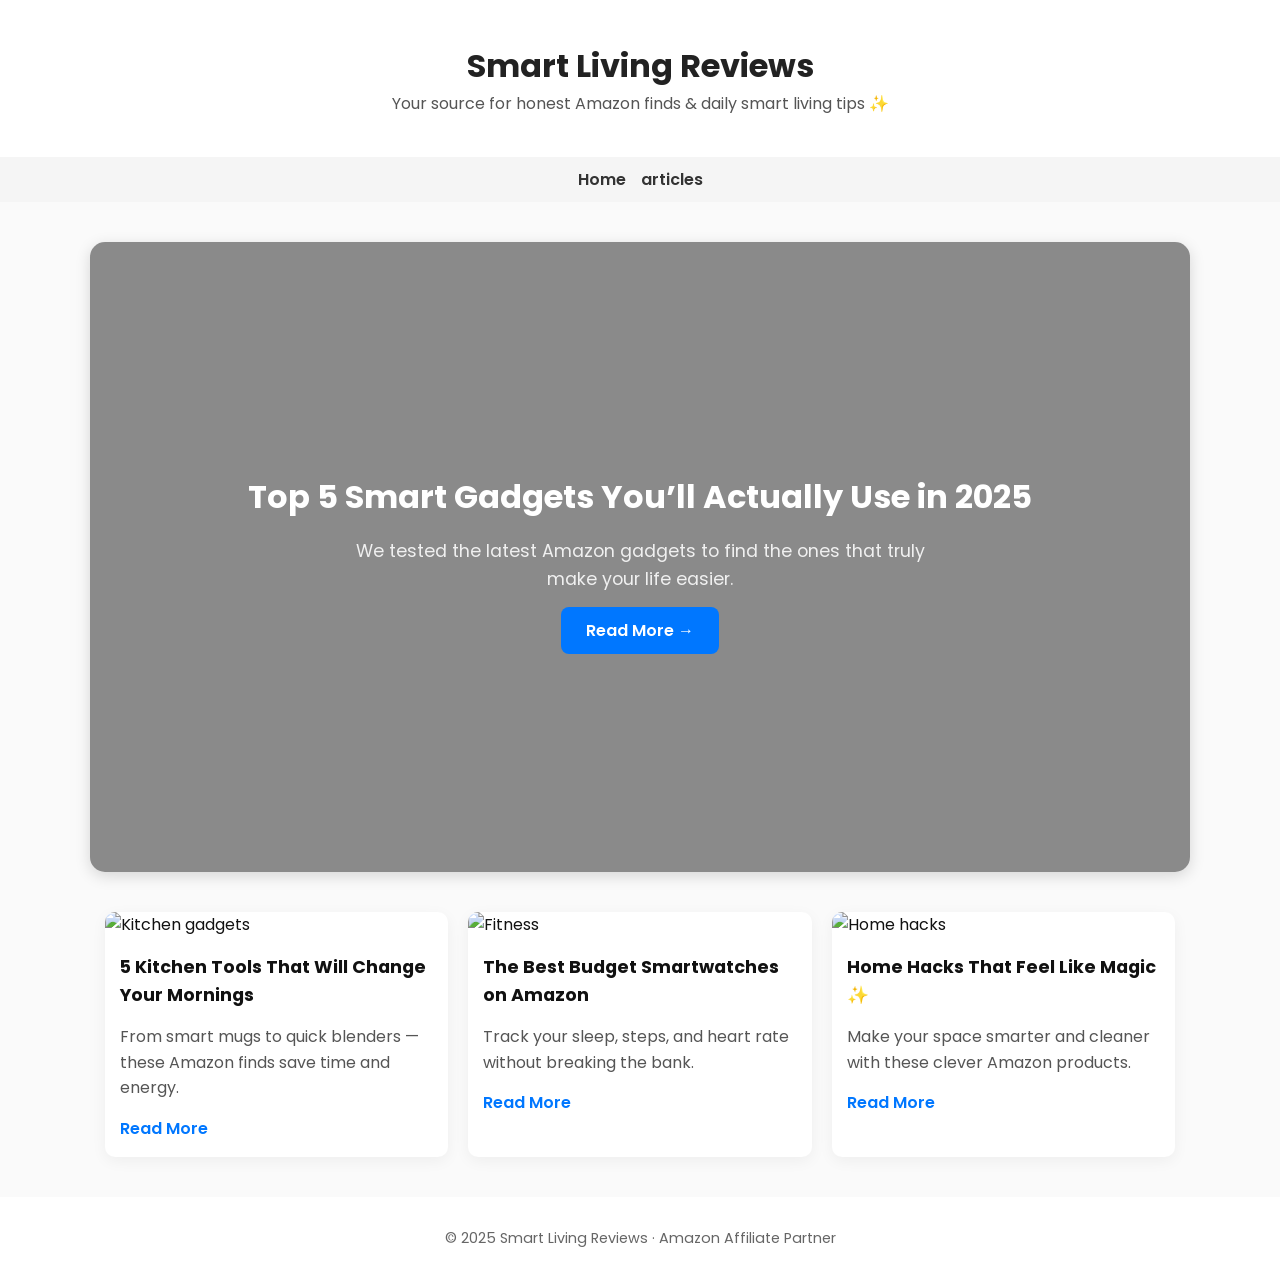
==== index.html @ 8def3a52 "Add files via upload" ====
<!DOCTYPE html>
<html lang="en">
<head>
  <meta charset="UTF-8" />
  <meta name="viewport" content="width=device-width, initial-scale=1.0" />
  <title>Smart Living Reviews — Simplified Inspiration</title>
  <link rel="stylesheet" href="style.css" />
</head>
<body>

  <!-- HEADER -->
  <header class="header">
    <h1>Smart Living Reviews</h1>
    <p>Your source for honest Amazon finds & daily smart living tips ✨</p>
  </header>

  <!-- NAVIGATION -->
  <nav class="nav">
    <a href="index.html">Home</a>
    <a href="article.html">articles</a>
    
  </nav>
  
  <!-- FEATURED -->
<section class="featured">
  <div class="overlay">
    <h2>Top 5 Smart Gadgets You’ll Actually Use in 2025</h2>
    <p>We tested the latest Amazon gadgets to find the ones that truly make your life easier.</p>
    <a href="article.html" class="btn">Read More →</a>
  </div>
</section>


  <!-- ARTICLE GRID -->
  <main class="articles">
    <article>
      <img src="https://assets.wfcdn.com/im/13339413/resize-h0-w1186%5Ecompr-r85/3399/339944709/_339944709_339944709_2.jpg" alt="Kitchen gadgets">
      <h3>5 Kitchen Tools That Will Change Your Mornings</h3>
      <p>From smart mugs to quick blenders — these Amazon finds save time and energy.</p>
      <a href="article.html">Read More</a>
    </article>

    <article>
      <img src="https://encrypted-tbn0.gstatic.com/images?q=tbn:ANd9GcSG-tuBbd_A_iS64CPuFD7981M0EB61gXhqZw&s" alt="Fitness">
      <h3>The Best Budget Smartwatches on Amazon</h3>
      <p>Track your sleep, steps, and heart rate without breaking the bank.</p>
      <a href="article.html">Read More</a>
    </article>

    <article>
      <img src="https://images.samsung.com/is/image/samsung/assets/vn/home-appliances/buying-guide/buying-guide-landing_key-visual_pc_1440x640.jpg?imwidth=1366" alt="Home hacks">
      <h3>Home Hacks That Feel Like Magic ✨</h3>
      <p>Make your space smarter and cleaner with these clever Amazon products.</p>
      <a href="article.html">Read More</a>
    </article>
  </main>

  <!-- FOOTER -->
  <footer>
    <p>© 2025 Smart Living Reviews · Amazon Affiliate Partner</p>
  </footer>

</body>
</html>
---- style.css ----
@import url('https://fonts.googleapis.com/css2?family=Poppins:wght@400;600&display=swap');

* {
  margin: 0;
  padding: 0;
  box-sizing: border-box;
}

body {
  font-family: 'Poppins', sans-serif;
  background: #fafafa;
  color: #111;
  line-height: 1.6;
}

/* HEADER */
.header {
  text-align: center;
  padding: 40px 15px;
  background: #fff;
  box-shadow: 0 2px 10px rgba(0,0,0,0.05);
}

.header h1 {
  font-size: 2rem;
  color: #222;
}

.header p {
  color: #555;
  font-size: 1rem;
}

/* NAV */
.nav {
  display: flex;
  justify-content: center;
  gap: 15px;
  background: #f5f5f5;
  padding: 10px 0;
}

.nav a {
  text-decoration: none;
  color: #333;
  font-weight: 600;
  transition: 0.3s;
}

.nav a:hover {
  color: #0077ff;
}

/* FEATURED */
.featured {
  position: relative;
  background: url("https://thumbs.dreamstime.com/b/flat-lay-modern-smart-gadgets-accessories-seamless-flat-lay-various-modern-smart-gadgets-including-smartwatches-360593362.jpg") center/cover no-repeat;
  height: 70vh;
  display: flex;
  align-items: center;
  justify-content: center;
  color: #fff;
  border-radius: 15px;
  margin: 40px auto;
  max-width: 1100px;
  overflow: hidden;
  box-shadow: 0 4px 15px rgba(0, 0, 0, 0.15);
}

.featured::before {
  content: "";
  position: absolute;
  inset: 0;
  background: rgba(0, 0, 0, 0.45); /* dark overlay */
}

.featured .overlay {
  position: relative;
  text-align: center;
  z-index: 1;
  padding: 0 20px;
}

.featured h2 {
  font-size: 2rem;
  margin-bottom: 15px;
}

.featured p {
  font-size: 1.1rem;
  max-width: 600px;
  margin: 0 auto 25px;
  color: #f0f0f0;
}

.btn {
  background: #0077ff;
  color: #fff;
  padding: 12px 25px;
  border-radius: 8px;
  text-decoration: none;
  font-weight: 600;
  transition: background 0.3s;
}

.btn:hover {
  background: #0059c9;
}

/* Article Page Styles */
.article-hero {
  position: relative;
  background: url("https://thumbs.dreamstime.com/b/flat-lay-modern-smart-gadgets-accessories-seamless-flat-lay-various-modern-smart-gadgets-including-smartwatches-360593362.jpg") center/cover no-repeat;
  height: 50vh;
  display: flex;
  align-items: center;
  justify-content: center;
  color: #fff;
}

.article-hero::before {
  content: "";
  position: absolute;
  inset: 0;
  background: rgba(0, 0, 0, 0.5);
}

.article-hero .overlay {
  position: relative;
  z-index: 1;
  text-align: center;
  padding: 0 20px;
}

.article-content {
  max-width: 800px;
  margin: 60px auto;
  padding: 0 20px;
  line-height: 1.8;
  color: #333;
}

.article-content h2 {
  margin-top: 40px;
  color: #111;
}

.buy-btn {
  display: inline-block;
  margin-top: 10px;
  padding: 10px 20px;
  background: #0077ff;
  color: white;
  border-radius: 6px;
  text-decoration: none;
  font-weight: 600;
  transition: background 0.3s;
}

.buy-btn:hover {
  background: #0059c9;
}

.disclaimer {
  font-size: 0.9rem;
  margin-top: 40px;
  color: #666;
  text-align: center;
}

/* ARTICLE GRID */
.articles {
  display: grid;
  grid-template-columns: repeat(auto-fit, minmax(260px, 1fr));
  gap: 20px;
  max-width: 1100px;
  margin: 40px auto;
  padding: 0 15px;
}

article {
  background: #fff;
  border-radius: 10px;
  overflow: hidden;
  box-shadow: 0 4px 15px rgba(0,0,0,0.05);
  transition: transform 0.3s ease;
}

article:hover {
  transform: translateY(-6px);
}

article img {
  width: 100%;
  height: 180px;
  object-fit: cover;
}

article h3 {
  padding: 15px;
  font-size: 1.1rem;
}

article p {
  padding: 0 15px 15px;
  color: #555;
}

article a {
  display: inline-block;
  margin: 0 15px 15px;
  color: #0077ff;
  text-decoration: none;
  font-weight: 600;
}

article a:hover {
  text-decoration: underline;
}

/* FOOTER */
footer {
  text-align: center;
  padding: 30px 10px;
  background: #fff;
  color: #666;
  margin-top: 40px;
  font-size: 0.9rem;
}
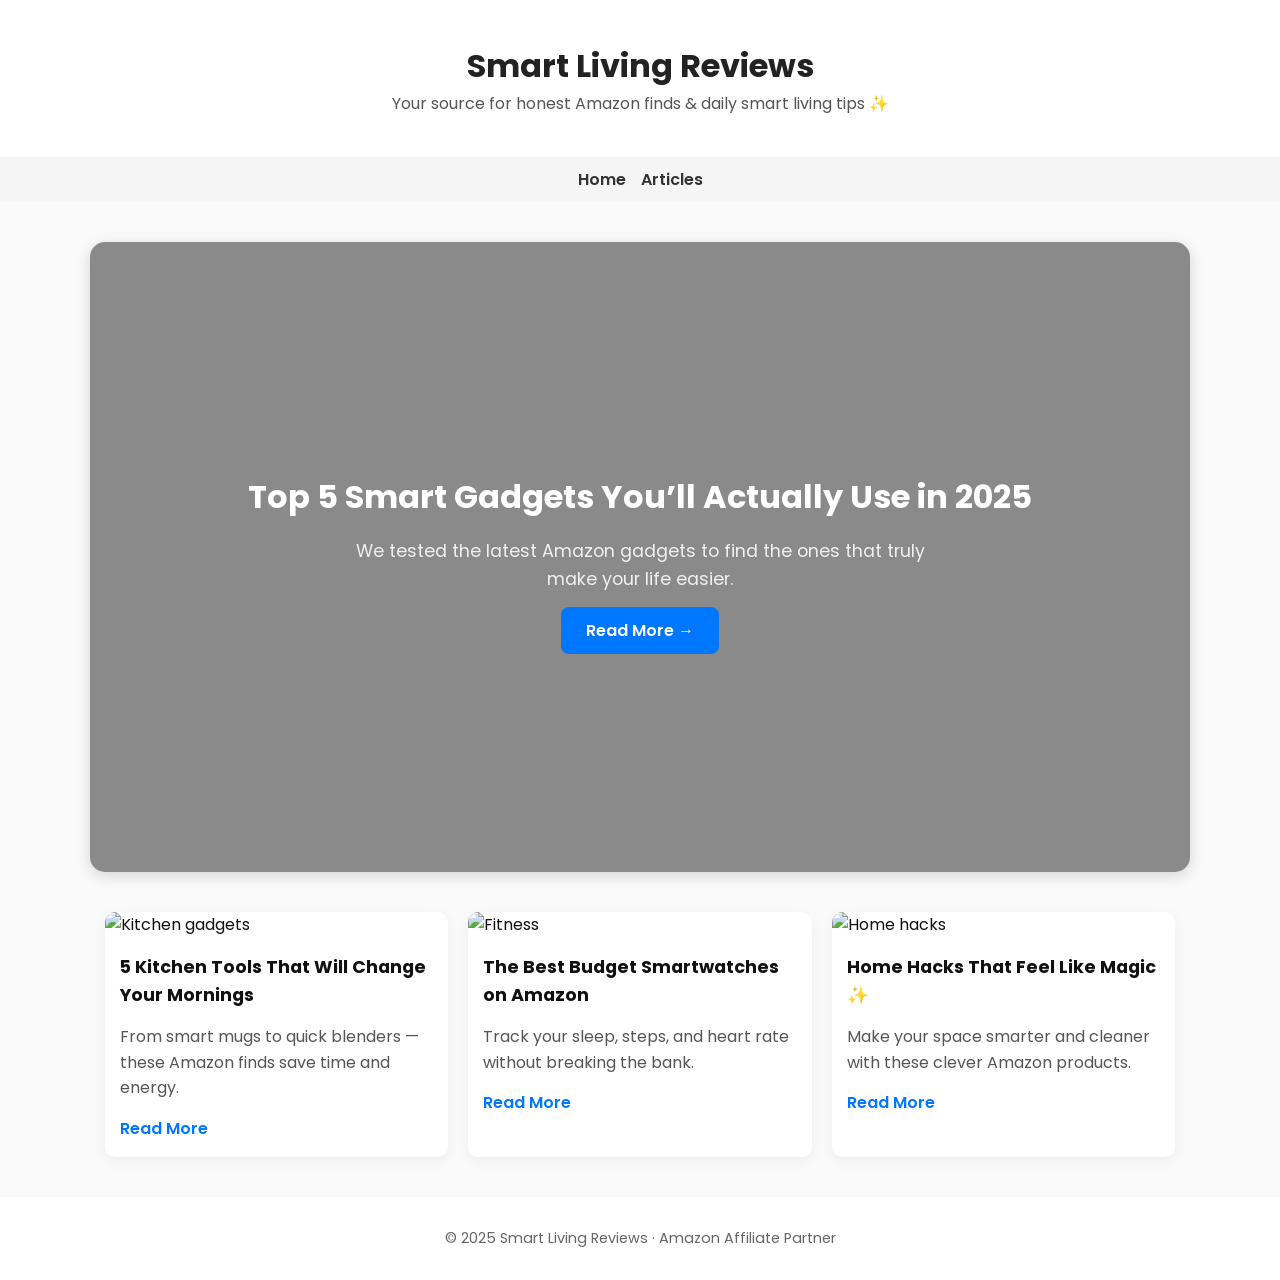
==== commit 87510ba1: "Fix HTML/CSS errors and add responsive design Co-authored-by: wojackwoo <155271658+wojackwoo@users.n" ====
--- a/index.html
+++ b/index.html
@@ -17,8 +17,7 @@
   <!-- NAVIGATION -->
   <nav class="nav">
     <a href="index.html">Home</a>
-    <a href="article.html">articles</a>
-    
+    <a href="article.html">Articles</a>
   </nav>
   
   <!-- FEATURED -->
@@ -56,7 +55,7 @@
   </main>
 
   <!-- FOOTER -->
-  <footer>
+  <footer class="footer">
     <p>© 2025 Smart Living Reviews · Amazon Affiliate Partner</p>
   </footer>
 
--- a/style.css
+++ b/style.css
@@ -24,6 +24,21 @@
 .header h1 {
   font-size: 2rem;
   color: #222;
+}
+
+.header h1 a {
+  color: #222;
+  text-decoration: none;
+  transition: color 0.3s;
+}
+
+.header h1 a:hover {
+  color: #0077ff;
+}
+
+.header h1 a:focus {
+  outline: 2px solid #0077ff;
+  outline-offset: 4px;
 }
 
 .header p {
@@ -49,6 +64,11 @@
 
 .nav a:hover {
   color: #0077ff;
+}
+
+.nav a:focus {
+  outline: 2px solid #0077ff;
+  outline-offset: 2px;
 }
 
 /* FEATURED */
@@ -107,6 +127,11 @@
   background: #0059c9;
 }
 
+.btn:focus {
+  outline: 2px solid #fff;
+  outline-offset: 2px;
+}
+
 /* Article Page Styles */
 .article-hero {
   position: relative;
@@ -161,6 +186,11 @@
   background: #0059c9;
 }
 
+.buy-btn:focus {
+  outline: 2px solid #0077ff;
+  outline-offset: 2px;
+}
+
 .disclaimer {
   font-size: 0.9rem;
   margin-top: 40px;
@@ -218,6 +248,11 @@
   text-decoration: underline;
 }
 
+article a:focus {
+  outline: 2px solid #0077ff;
+  outline-offset: 2px;
+}
+
 /* FOOTER */
 footer {
   text-align: center;
@@ -227,3 +262,101 @@
   margin-top: 40px;
   font-size: 0.9rem;
 }
+
+.footer {
+  text-align: center;
+  padding: 30px 10px;
+  background: #fff;
+  color: #666;
+  margin-top: 40px;
+  font-size: 0.9rem;
+}
+
+/* RESPONSIVE DESIGN */
+@media (max-width: 768px) {
+  .header h1 {
+    font-size: 1.5rem;
+  }
+
+  .header p {
+    font-size: 0.9rem;
+  }
+
+  .nav {
+    flex-direction: column;
+    gap: 10px;
+    padding: 15px 0;
+  }
+
+  .featured {
+    height: 50vh;
+    margin: 20px 10px;
+  }
+
+  .featured h2 {
+    font-size: 1.5rem;
+  }
+
+  .featured p {
+    font-size: 0.95rem;
+  }
+
+  .article-hero {
+    height: 40vh;
+  }
+
+  .article-hero h1 {
+    font-size: 1.5rem;
+  }
+
+  .articles {
+    grid-template-columns: 1fr;
+    padding: 0 10px;
+    gap: 15px;
+  }
+
+  .article-content {
+    margin: 40px auto;
+    padding: 0 15px;
+  }
+
+  .article-content h2 {
+    font-size: 1.3rem;
+  }
+}
+
+@media (max-width: 480px) {
+  .header h1 {
+    font-size: 1.3rem;
+  }
+
+  .header {
+    padding: 30px 10px;
+  }
+
+  .featured {
+    height: 40vh;
+    border-radius: 10px;
+  }
+
+  .featured h2 {
+    font-size: 1.2rem;
+  }
+
+  .featured p {
+    font-size: 0.85rem;
+  }
+
+  .btn, .buy-btn {
+    padding: 10px 20px;
+    font-size: 0.9rem;
+  }
+
+  article h3 {
+    font-size: 1rem;
+  }
+
+  article p {
+    font-size: 0.9rem;
+  }
+}
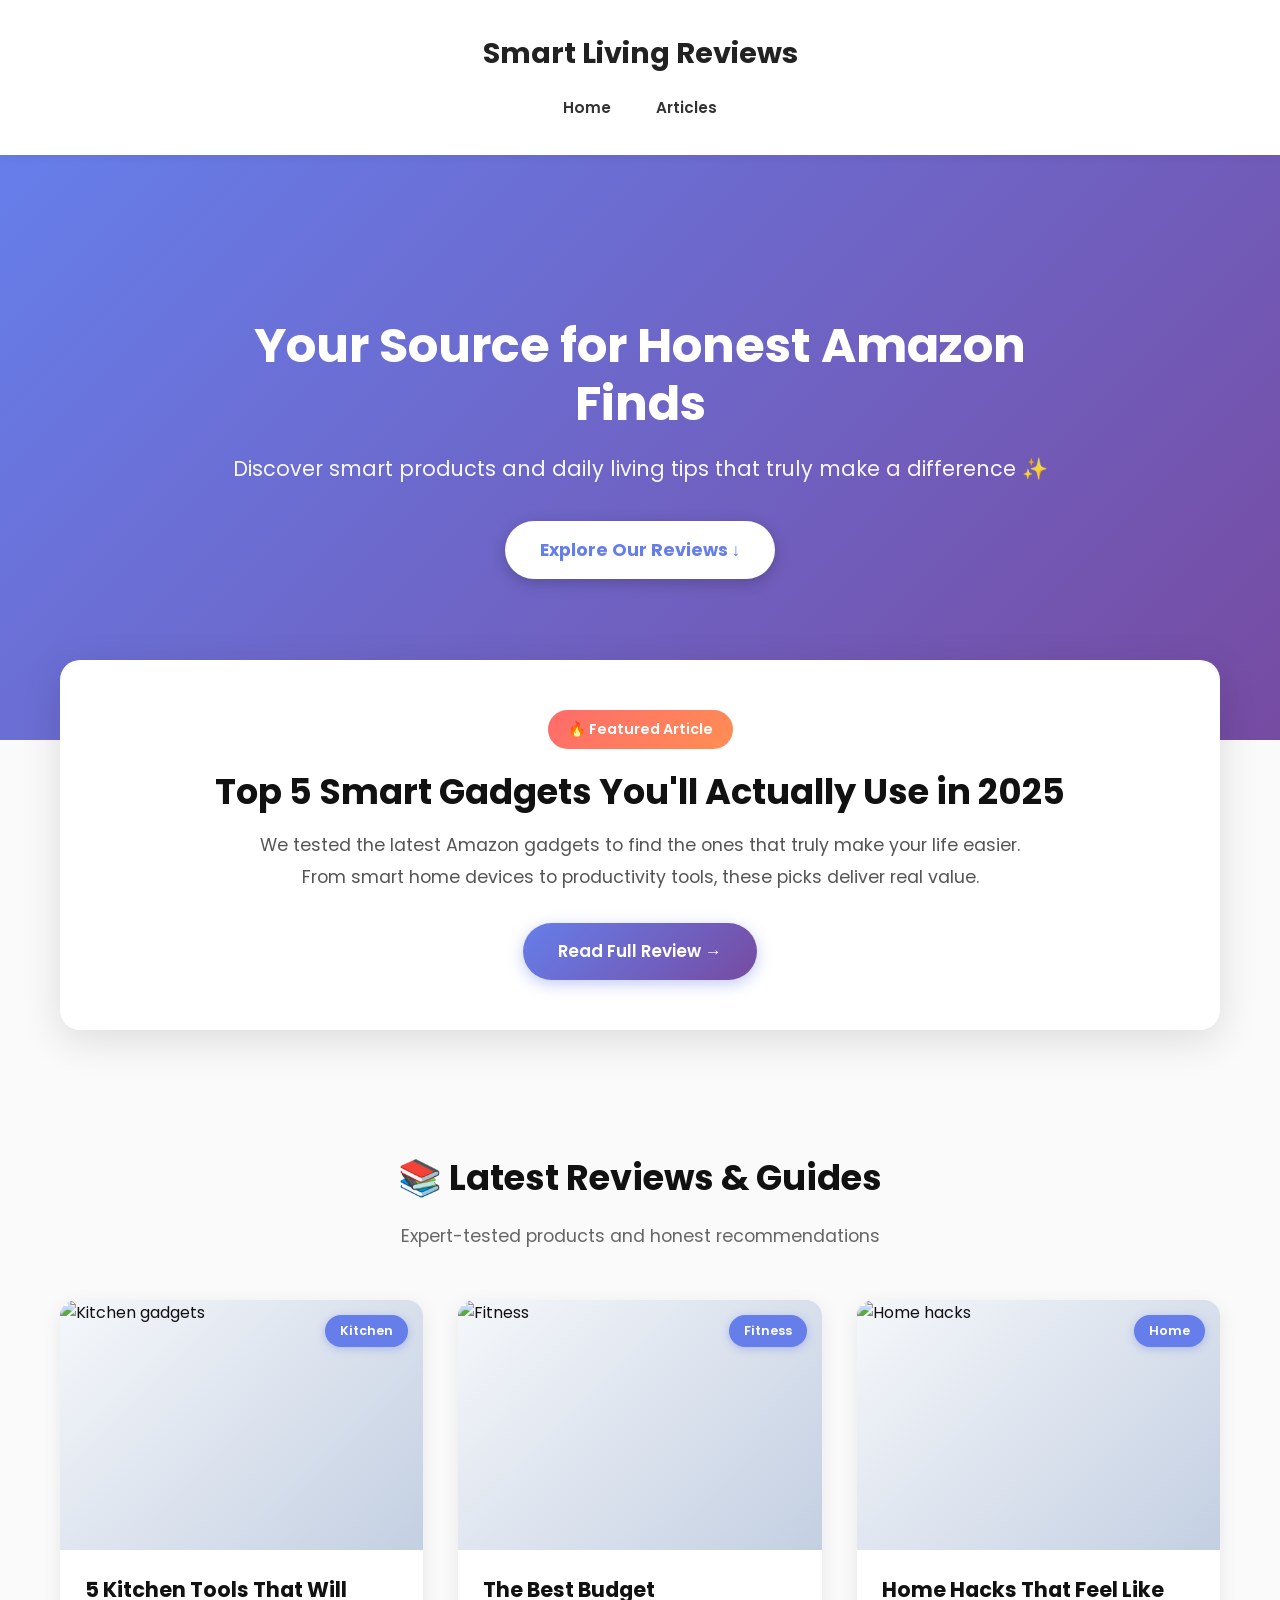
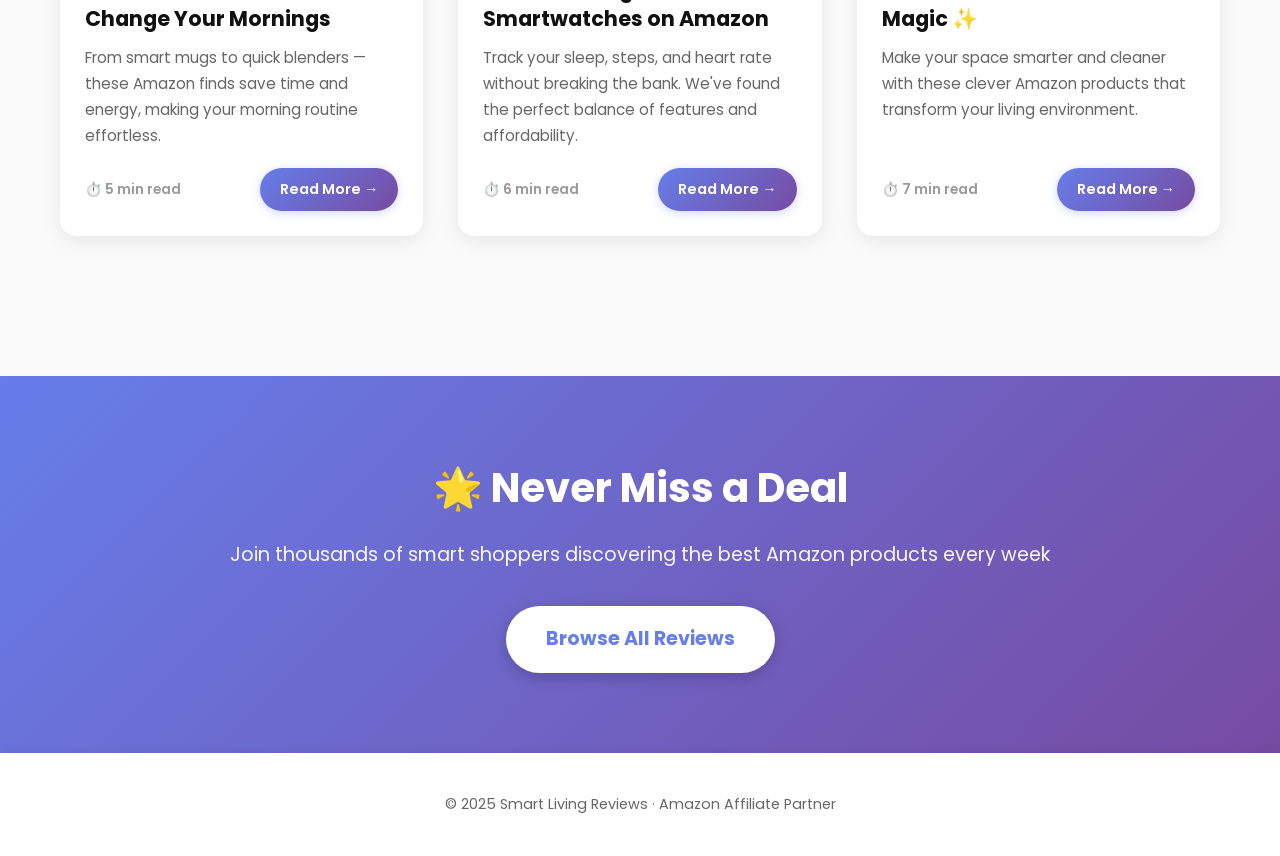
==== commit 6b1cff91: "Redesign index.html with modern layout and styling Co-authored-by: wojackwoo <155271658+wojackwoo@us" ====
--- a/index.html
+++ b/index.html
@@ -1,63 +1,114 @@
-<!DOCTYPE html>
-<html lang="en">
-<head>
-  <meta charset="UTF-8" />
-  <meta name="viewport" content="width=device-width, initial-scale=1.0" />
-  <title>Smart Living Reviews — Simplified Inspiration</title>
-  <link rel="stylesheet" href="style.css" />
-</head>
-<body>
-
-  <!-- HEADER -->
-  <header class="header">
-    <h1>Smart Living Reviews</h1>
-    <p>Your source for honest Amazon finds & daily smart living tips ✨</p>
-  </header>
-
-  <!-- NAVIGATION -->
-  <nav class="nav">
-    <a href="index.html">Home</a>
-    <a href="article.html">Articles</a>
-  </nav>
-  
-  <!-- FEATURED -->
-<section class="featured">
-  <div class="overlay">
-    <h2>Top 5 Smart Gadgets You’ll Actually Use in 2025</h2>
-    <p>We tested the latest Amazon gadgets to find the ones that truly make your life easier.</p>
-    <a href="article.html" class="btn">Read More →</a>
-  </div>
-</section>
-
-
-  <!-- ARTICLE GRID -->
-  <main class="articles">
-    <article>
-      <img src="https://assets.wfcdn.com/im/13339413/resize-h0-w1186%5Ecompr-r85/3399/339944709/_339944709_339944709_2.jpg" alt="Kitchen gadgets">
-      <h3>5 Kitchen Tools That Will Change Your Mornings</h3>
-      <p>From smart mugs to quick blenders — these Amazon finds save time and energy.</p>
-      <a href="article.html">Read More</a>
-    </article>
-
-    <article>
-      <img src="https://encrypted-tbn0.gstatic.com/images?q=tbn:ANd9GcSG-tuBbd_A_iS64CPuFD7981M0EB61gXhqZw&s" alt="Fitness">
-      <h3>The Best Budget Smartwatches on Amazon</h3>
-      <p>Track your sleep, steps, and heart rate without breaking the bank.</p>
-      <a href="article.html">Read More</a>
-    </article>
-
-    <article>
-      <img src="https://images.samsung.com/is/image/samsung/assets/vn/home-appliances/buying-guide/buying-guide-landing_key-visual_pc_1440x640.jpg?imwidth=1366" alt="Home hacks">
-      <h3>Home Hacks That Feel Like Magic ✨</h3>
-      <p>Make your space smarter and cleaner with these clever Amazon products.</p>
-      <a href="article.html">Read More</a>
-    </article>
-  </main>
-
-  <!-- FOOTER -->
-  <footer class="footer">
-    <p>© 2025 Smart Living Reviews · Amazon Affiliate Partner</p>
-  </footer>
-
-</body>
-</html>
+<!DOCTYPE html>
+<html lang="en">
+<head>
+  <meta charset="UTF-8">
+  <meta name="viewport" content="width=device-width, initial-scale=1.0">
+  <title>Smart Living Reviews — Simplified Inspiration</title>
+  <link rel="stylesheet" href="style.css">
+</head>
+<body>
+
+  <!-- ===== HEADER SECTION ===== -->
+  <header class="header">
+    <h1><a href="index.html">Smart Living Reviews</a></h1>
+    <nav class="nav">
+      <a href="index.html">Home</a>
+      <a href="article.html">Articles</a>
+    </nav>
+  </header>
+
+  <!-- ===== HERO SECTION - Eye-catching visual with featured content ===== -->
+  <section class="home-hero">
+    <div class="overlay">
+      <h1>Your Source for Honest Amazon Finds</h1>
+      <p>Discover smart products and daily living tips that truly make a difference ✨</p>
+      <a href="#articles" class="cta-btn">Explore Our Reviews ↓</a>
+    </div>
+  </section>
+
+  <!-- ===== FEATURED SPOTLIGHT ===== -->
+  <section class="featured-spotlight">
+    <div class="spotlight-content">
+      <span class="spotlight-badge">🔥 Featured Article</span>
+      <h2>Top 5 Smart Gadgets You'll Actually Use in 2025</h2>
+      <p>We tested the latest Amazon gadgets to find the ones that truly make your life easier. From smart home devices to productivity tools, these picks deliver real value.</p>
+      <a href="article.html" class="spotlight-btn">Read Full Review →</a>
+    </div>
+  </section>
+
+  <!-- ===== ARTICLE GRID SECTION ===== -->
+  <main id="articles" class="home-content">
+    <div class="section-header">
+      <h2 class="section-title">📚 Latest Reviews & Guides</h2>
+      <p class="section-subtitle">Expert-tested products and honest recommendations</p>
+    </div>
+
+    <div class="article-grid">
+      
+      <!-- Article Card 1 -->
+      <article class="article-card">
+        <div class="article-image">
+          <img src="https://assets.wfcdn.com/im/13339413/resize-h0-w1186%5Ecompr-r85/3399/339944709/_339944709_339944709_2.jpg" alt="Kitchen gadgets" loading="lazy">
+          <span class="category-badge">Kitchen</span>
+        </div>
+        <div class="article-details">
+          <h3>5 Kitchen Tools That Will Change Your Mornings</h3>
+          <p>From smart mugs to quick blenders — these Amazon finds save time and energy, making your morning routine effortless.</p>
+          <div class="article-footer">
+            <span class="read-time">⏱️ 5 min read</span>
+            <a href="article.html" class="article-btn">Read More →</a>
+          </div>
+        </div>
+      </article>
+
+      <!-- Article Card 2 -->
+      <article class="article-card">
+        <div class="article-image">
+          <img src="https://encrypted-tbn0.gstatic.com/images?q=tbn:ANd9GcSG-tuBbd_A_iS64CPuFD7981M0EB61gXhqZw&s" alt="Fitness" loading="lazy">
+          <span class="category-badge">Fitness</span>
+        </div>
+        <div class="article-details">
+          <h3>The Best Budget Smartwatches on Amazon</h3>
+          <p>Track your sleep, steps, and heart rate without breaking the bank. We've found the perfect balance of features and affordability.</p>
+          <div class="article-footer">
+            <span class="read-time">⏱️ 6 min read</span>
+            <a href="article.html" class="article-btn">Read More →</a>
+          </div>
+        </div>
+      </article>
+
+      <!-- Article Card 3 -->
+      <article class="article-card">
+        <div class="article-image">
+          <img src="https://images.samsung.com/is/image/samsung/assets/vn/home-appliances/buying-guide/buying-guide-landing_key-visual_pc_1440x640.jpg?imwidth=1366" alt="Home hacks" loading="lazy">
+          <span class="category-badge">Home</span>
+        </div>
+        <div class="article-details">
+          <h3>Home Hacks That Feel Like Magic ✨</h3>
+          <p>Make your space smarter and cleaner with these clever Amazon products that transform your living environment.</p>
+          <div class="article-footer">
+            <span class="read-time">⏱️ 7 min read</span>
+            <a href="article.html" class="article-btn">Read More →</a>
+          </div>
+        </div>
+      </article>
+
+    </div>
+  </main>
+
+  <!-- ===== NEWSLETTER/CTA SECTION ===== -->
+  <section class="cta-section">
+    <div class="cta-content">
+      <h2>🌟 Never Miss a Deal</h2>
+      <p>Join thousands of smart shoppers discovering the best Amazon products every week</p>
+      <a href="article.html" class="cta-btn large">Browse All Reviews</a>
+    </div>
+  </section>
+
+  <!-- ===== FOOTER ===== -->
+  <footer class="footer">
+    <p>© 2025 Smart Living Reviews · Amazon Affiliate Partner</p>
+  </footer>
+
+</body>
+</html>
--- a/style.css
+++ b/style.css
@@ -1,362 +1,845 @@
-@import url('https://fonts.googleapis.com/css2?family=Poppins:wght@400;600&display=swap');
-
-* {
-  margin: 0;
-  padding: 0;
-  box-sizing: border-box;
-}
-
-body {
-  font-family: 'Poppins', sans-serif;
-  background: #fafafa;
-  color: #111;
-  line-height: 1.6;
-}
-
-/* HEADER */
-.header {
-  text-align: center;
-  padding: 40px 15px;
-  background: #fff;
-  box-shadow: 0 2px 10px rgba(0,0,0,0.05);
-}
-
-.header h1 {
-  font-size: 2rem;
-  color: #222;
-}
-
-.header h1 a {
-  color: #222;
-  text-decoration: none;
-  transition: color 0.3s;
-}
-
-.header h1 a:hover {
-  color: #0077ff;
-}
-
-.header h1 a:focus {
-  outline: 2px solid #0077ff;
-  outline-offset: 4px;
-}
-
-.header p {
-  color: #555;
-  font-size: 1rem;
-}
-
-/* NAV */
-.nav {
-  display: flex;
-  justify-content: center;
-  gap: 15px;
-  background: #f5f5f5;
-  padding: 10px 0;
-}
-
-.nav a {
-  text-decoration: none;
-  color: #333;
-  font-weight: 600;
-  transition: 0.3s;
-}
-
-.nav a:hover {
-  color: #0077ff;
-}
-
-.nav a:focus {
-  outline: 2px solid #0077ff;
-  outline-offset: 2px;
-}
-
-/* FEATURED */
-.featured {
-  position: relative;
-  background: url("https://thumbs.dreamstime.com/b/flat-lay-modern-smart-gadgets-accessories-seamless-flat-lay-various-modern-smart-gadgets-including-smartwatches-360593362.jpg") center/cover no-repeat;
-  height: 70vh;
-  display: flex;
-  align-items: center;
-  justify-content: center;
-  color: #fff;
-  border-radius: 15px;
-  margin: 40px auto;
-  max-width: 1100px;
-  overflow: hidden;
-  box-shadow: 0 4px 15px rgba(0, 0, 0, 0.15);
-}
-
-.featured::before {
-  content: "";
-  position: absolute;
-  inset: 0;
-  background: rgba(0, 0, 0, 0.45); /* dark overlay */
-}
-
-.featured .overlay {
-  position: relative;
-  text-align: center;
-  z-index: 1;
-  padding: 0 20px;
-}
-
-.featured h2 {
-  font-size: 2rem;
-  margin-bottom: 15px;
-}
-
-.featured p {
-  font-size: 1.1rem;
-  max-width: 600px;
-  margin: 0 auto 25px;
-  color: #f0f0f0;
-}
-
-.btn {
-  background: #0077ff;
-  color: #fff;
-  padding: 12px 25px;
-  border-radius: 8px;
-  text-decoration: none;
-  font-weight: 600;
-  transition: background 0.3s;
-}
-
-.btn:hover {
-  background: #0059c9;
-}
-
-.btn:focus {
-  outline: 2px solid #fff;
-  outline-offset: 2px;
-}
-
-/* Article Page Styles */
-.article-hero {
-  position: relative;
-  background: url("https://thumbs.dreamstime.com/b/flat-lay-modern-smart-gadgets-accessories-seamless-flat-lay-various-modern-smart-gadgets-including-smartwatches-360593362.jpg") center/cover no-repeat;
-  height: 50vh;
-  display: flex;
-  align-items: center;
-  justify-content: center;
-  color: #fff;
-}
-
-.article-hero::before {
-  content: "";
-  position: absolute;
-  inset: 0;
-  background: rgba(0, 0, 0, 0.5);
-}
-
-.article-hero .overlay {
-  position: relative;
-  z-index: 1;
-  text-align: center;
-  padding: 0 20px;
-}
-
-.article-content {
-  max-width: 800px;
-  margin: 60px auto;
-  padding: 0 20px;
-  line-height: 1.8;
-  color: #333;
-}
-
-.article-content h2 {
-  margin-top: 40px;
-  color: #111;
-}
-
-.buy-btn {
-  display: inline-block;
-  margin-top: 10px;
-  padding: 10px 20px;
-  background: #0077ff;
-  color: white;
-  border-radius: 6px;
-  text-decoration: none;
-  font-weight: 600;
-  transition: background 0.3s;
-}
-
-.buy-btn:hover {
-  background: #0059c9;
-}
-
-.buy-btn:focus {
-  outline: 2px solid #0077ff;
-  outline-offset: 2px;
-}
-
-.disclaimer {
-  font-size: 0.9rem;
-  margin-top: 40px;
-  color: #666;
-  text-align: center;
-}
-
-/* ARTICLE GRID */
-.articles {
-  display: grid;
-  grid-template-columns: repeat(auto-fit, minmax(260px, 1fr));
-  gap: 20px;
-  max-width: 1100px;
-  margin: 40px auto;
-  padding: 0 15px;
-}
-
-article {
-  background: #fff;
-  border-radius: 10px;
-  overflow: hidden;
-  box-shadow: 0 4px 15px rgba(0,0,0,0.05);
-  transition: transform 0.3s ease;
-}
-
-article:hover {
-  transform: translateY(-6px);
-}
-
-article img {
-  width: 100%;
-  height: 180px;
-  object-fit: cover;
-}
-
-article h3 {
-  padding: 15px;
-  font-size: 1.1rem;
-}
-
-article p {
-  padding: 0 15px 15px;
-  color: #555;
-}
-
-article a {
-  display: inline-block;
-  margin: 0 15px 15px;
-  color: #0077ff;
-  text-decoration: none;
-  font-weight: 600;
-}
-
-article a:hover {
-  text-decoration: underline;
-}
-
-article a:focus {
-  outline: 2px solid #0077ff;
-  outline-offset: 2px;
-}
-
-/* FOOTER */
-footer {
-  text-align: center;
-  padding: 30px 10px;
-  background: #fff;
-  color: #666;
-  margin-top: 40px;
-  font-size: 0.9rem;
-}
-
-.footer {
-  text-align: center;
-  padding: 30px 10px;
-  background: #fff;
-  color: #666;
-  margin-top: 40px;
-  font-size: 0.9rem;
-}
-
-/* RESPONSIVE DESIGN */
-@media (max-width: 768px) {
-  .header h1 {
-    font-size: 1.5rem;
-  }
-
-  .header p {
-    font-size: 0.9rem;
-  }
-
-  .nav {
-    flex-direction: column;
-    gap: 10px;
-    padding: 15px 0;
-  }
-
-  .featured {
-    height: 50vh;
-    margin: 20px 10px;
-  }
-
-  .featured h2 {
-    font-size: 1.5rem;
-  }
-
-  .featured p {
-    font-size: 0.95rem;
-  }
-
-  .article-hero {
-    height: 40vh;
-  }
-
-  .article-hero h1 {
-    font-size: 1.5rem;
-  }
-
-  .articles {
-    grid-template-columns: 1fr;
-    padding: 0 10px;
-    gap: 15px;
-  }
-
-  .article-content {
-    margin: 40px auto;
-    padding: 0 15px;
-  }
-
-  .article-content h2 {
-    font-size: 1.3rem;
-  }
-}
-
-@media (max-width: 480px) {
-  .header h1 {
-    font-size: 1.3rem;
-  }
-
-  .header {
-    padding: 30px 10px;
-  }
-
-  .featured {
-    height: 40vh;
-    border-radius: 10px;
-  }
-
-  .featured h2 {
-    font-size: 1.2rem;
-  }
-
-  .featured p {
-    font-size: 0.85rem;
-  }
-
-  .btn, .buy-btn {
-    padding: 10px 20px;
-    font-size: 0.9rem;
-  }
-
-  article h3 {
-    font-size: 1rem;
-  }
-
-  article p {
-    font-size: 0.9rem;
-  }
-}
+/* ===== GOOGLE FONTS IMPORT ===== */
+@import url('https://fonts.googleapis.com/css2?family=Poppins:wght@400;600;700&display=swap');
+
+/* ===== GLOBAL RESET & BASE STYLES ===== */
+* {
+  margin: 0;
+  padding: 0;
+  box-sizing: border-box;
+}
+
+html {
+  scroll-behavior: smooth;
+}
+
+body {
+  font-family: 'Poppins', sans-serif;
+  background: #fafafa;
+  color: #111;
+  line-height: 1.6;
+}
+
+/* ===== HEADER & NAVIGATION ===== */
+.header {
+  text-align: center;
+  padding: 30px 15px;
+  background: #fff;
+  box-shadow: 0 2px 10px rgba(0,0,0,0.05);
+  position: sticky;
+  top: 0;
+  z-index: 100;
+}
+
+.header h1 {
+  font-size: 1.8rem;
+  color: #222;
+  margin-bottom: 5px;
+}
+
+.header h1 a {
+  color: #222;
+  text-decoration: none;
+  transition: color 0.3s;
+}
+
+.header h1 a:hover {
+  color: #0077ff;
+}
+
+.nav {
+  display: flex;
+  justify-content: center;
+  gap: 25px;
+  margin-top: 15px;
+}
+
+.nav a {
+  text-decoration: none;
+  color: #333;
+  font-weight: 600;
+  font-size: 0.95rem;
+  transition: color 0.3s;
+  padding: 5px 10px;
+}
+
+.nav a:hover {
+  color: #0077ff;
+}
+
+/* ===== HOME PAGE HERO SECTION ===== */
+.home-hero {
+  position: relative;
+  background: linear-gradient(135deg, #667eea 0%, #764ba2 100%);
+  height: 65vh;
+  min-height: 450px;
+  display: flex;
+  align-items: center;
+  justify-content: center;
+  color: #fff;
+  overflow: hidden;
+}
+
+.home-hero::before {
+  content: "";
+  position: absolute;
+  inset: 0;
+  background: url("https://thumbs.dreamstime.com/b/flat-lay-modern-smart-gadgets-accessories-seamless-flat-lay-various-modern-smart-gadgets-including-smartwatches-360593362.jpg") center/cover no-repeat;
+  opacity: 0.12;
+}
+
+.home-hero .overlay {
+  position: relative;
+  z-index: 1;
+  text-align: center;
+  padding: 0 20px;
+  max-width: 900px;
+}
+
+.home-hero h1 {
+  font-size: 3rem;
+  margin-bottom: 20px;
+  font-weight: 700;
+  line-height: 1.2;
+}
+
+.home-hero p {
+  font-size: 1.3rem;
+  margin-bottom: 35px;
+  opacity: 0.95;
+}
+
+/* ===== ARTICLE PAGE HERO SECTION ===== */
+.article-hero {
+  position: relative;
+  background: linear-gradient(135deg, #667eea 0%, #764ba2 100%);
+  height: 60vh;
+  min-height: 400px;
+  display: flex;
+  align-items: center;
+  justify-content: center;
+  color: #fff;
+  overflow: hidden;
+}
+
+.article-hero::before {
+  content: "";
+  position: absolute;
+  inset: 0;
+  background: url("https://thumbs.dreamstime.com/b/flat-lay-modern-smart-gadgets-accessories-seamless-flat-lay-various-modern-smart-gadgets-including-smartwatches-360593362.jpg") center/cover no-repeat;
+  opacity: 0.15;
+}
+
+.article-hero .overlay {
+  position: relative;
+  z-index: 1;
+  text-align: center;
+  padding: 0 20px;
+  max-width: 800px;
+}
+
+.article-hero h1 {
+  font-size: 2.8rem;
+  margin-bottom: 20px;
+  font-weight: 700;
+  line-height: 1.2;
+}
+
+.article-hero p {
+  font-size: 1.2rem;
+  margin-bottom: 30px;
+  opacity: 0.95;
+}
+
+/* ===== CTA BUTTONS ===== */
+.cta-btn {
+  display: inline-block;
+  background: #fff;
+  color: #667eea;
+  padding: 15px 35px;
+  border-radius: 50px;
+  text-decoration: none;
+  font-weight: 700;
+  font-size: 1.1rem;
+  transition: all 0.3s;
+  box-shadow: 0 4px 15px rgba(0,0,0,0.2);
+}
+
+.cta-btn:hover {
+  transform: translateY(-3px);
+  box-shadow: 0 6px 20px rgba(0,0,0,0.3);
+  background: #f8f9fa;
+}
+
+.cta-btn.large {
+  font-size: 1.2rem;
+  padding: 18px 40px;
+}
+
+/* ===== FEATURED SPOTLIGHT SECTION (Home Page) ===== */
+.featured-spotlight {
+  max-width: 1200px;
+  margin: -80px auto 60px;
+  padding: 0 20px;
+  position: relative;
+  z-index: 10;
+}
+
+.spotlight-content {
+  background: #fff;
+  border-radius: 20px;
+  padding: 50px 60px;
+  box-shadow: 0 10px 40px rgba(0,0,0,0.12);
+  text-align: center;
+}
+
+.spotlight-badge {
+  display: inline-block;
+  background: linear-gradient(135deg, #ff6b6b, #ff8e53);
+  color: white;
+  padding: 8px 20px;
+  border-radius: 25px;
+  font-size: 0.9rem;
+  font-weight: 600;
+  margin-bottom: 20px;
+}
+
+.spotlight-content h2 {
+  font-size: 2.2rem;
+  color: #111;
+  margin-bottom: 15px;
+  line-height: 1.3;
+}
+
+.spotlight-content p {
+  font-size: 1.1rem;
+  color: #555;
+  line-height: 1.8;
+  margin-bottom: 30px;
+  max-width: 800px;
+  margin-left: auto;
+  margin-right: auto;
+}
+
+.spotlight-btn {
+  display: inline-block;
+  background: linear-gradient(135deg, #667eea, #764ba2);
+  color: white;
+  padding: 15px 35px;
+  border-radius: 50px;
+  text-decoration: none;
+  font-weight: 600;
+  font-size: 1.05rem;
+  transition: all 0.3s;
+  box-shadow: 0 4px 15px rgba(102,126,234,0.4);
+}
+
+.spotlight-btn:hover {
+  transform: translateY(-2px);
+  box-shadow: 0 6px 20px rgba(102,126,234,0.5);
+}
+
+/* ===== MAIN CONTENT AREA ===== */
+.home-content {
+  max-width: 1200px;
+  margin: 0 auto;
+  padding: 60px 20px;
+}
+
+.article-content {
+  max-width: 1200px;
+  margin: 0 auto;
+  padding: 60px 20px;
+}
+
+/* ===== INTRO SECTION ===== */
+.intro-section {
+  max-width: 800px;
+  margin: 0 auto 60px;
+  text-align: center;
+  font-size: 1.15rem;
+  color: #555;
+  line-height: 1.8;
+  padding: 0 20px;
+}
+
+/* ===== SECTION TITLES ===== */
+.section-title {
+  font-size: 2.2rem;
+  color: #111;
+  text-align: center;
+  margin-bottom: 15px;
+  font-weight: 700;
+}
+
+.section-header {
+  text-align: center;
+  margin-bottom: 50px;
+}
+
+.section-subtitle {
+  font-size: 1.1rem;
+  color: #666;
+  margin-top: 10px;
+}
+
+/* ===== PRODUCT SECTION ===== */
+.product-section {
+  margin: 80px 0;
+}
+
+.secondary-section {
+  margin: 60px 0;
+  padding: 60px 0;
+  background: #fff;
+  border-radius: 20px;
+}
+
+/* ===== ARTICLE GRID (Home Page) ===== */
+.article-grid {
+  display: grid;
+  grid-template-columns: repeat(auto-fit, minmax(320px, 1fr));
+  gap: 35px;
+  margin-top: 50px;
+}
+
+/* ===== ARTICLE CARDS (Home Page) ===== */
+.article-card {
+  background: #fff;
+  border-radius: 16px;
+  overflow: hidden;
+  box-shadow: 0 5px 20px rgba(0,0,0,0.08);
+  transition: all 0.3s ease;
+  display: flex;
+  flex-direction: column;
+  position: relative;
+}
+
+.article-card:hover {
+  transform: translateY(-10px);
+  box-shadow: 0 10px 30px rgba(0,0,0,0.15);
+}
+
+/* Article Image Container */
+.article-image {
+  width: 100%;
+  height: 250px;
+  overflow: hidden;
+  background: linear-gradient(135deg, #f5f7fa 0%, #c3cfe2 100%);
+  display: flex;
+  align-items: center;
+  justify-content: center;
+  position: relative;
+}
+
+.article-image img {
+  width: 100%;
+  height: 100%;
+  object-fit: cover;
+  transition: transform 0.4s ease;
+}
+
+.article-card:hover .article-image img {
+  transform: scale(1.08);
+}
+
+/* Category Badge */
+.category-badge {
+  position: absolute;
+  top: 15px;
+  right: 15px;
+  background: #667eea;
+  color: white;
+  padding: 6px 15px;
+  border-radius: 20px;
+  font-size: 0.8rem;
+  font-weight: 600;
+  box-shadow: 0 2px 8px rgba(102,126,234,0.4);
+}
+
+/* Article Details */
+.article-details {
+  padding: 25px;
+  display: flex;
+  flex-direction: column;
+  flex-grow: 1;
+}
+
+.article-details h3 {
+  font-size: 1.3rem;
+  color: #111;
+  margin-bottom: 12px;
+  line-height: 1.4;
+}
+
+.article-details p {
+  font-size: 0.95rem;
+  color: #666;
+  line-height: 1.7;
+  margin-bottom: 20px;
+  flex-grow: 1;
+}
+
+/* Article Footer */
+.article-footer {
+  display: flex;
+  justify-content: space-between;
+  align-items: center;
+  margin-top: auto;
+}
+
+.read-time {
+  font-size: 0.85rem;
+  color: #999;
+  font-weight: 600;
+}
+
+.article-btn {
+  display: inline-block;
+  background: linear-gradient(135deg, #667eea, #764ba2);
+  color: white;
+  padding: 10px 20px;
+  border-radius: 25px;
+  text-decoration: none;
+  font-weight: 600;
+  font-size: 0.9rem;
+  transition: all 0.3s;
+  box-shadow: 0 2px 10px rgba(102,126,234,0.3);
+}
+
+.article-btn:hover {
+  transform: translateY(-2px);
+  box-shadow: 0 4px 15px rgba(102,126,234,0.4);
+}
+
+/* ===== PRODUCT GRID - Main Products ===== */
+.product-grid {
+  display: grid;
+  grid-template-columns: repeat(auto-fit, minmax(320px, 1fr));
+  gap: 35px;
+  margin-top: 50px;
+}
+
+/* ===== PRODUCT CARDS ===== */
+.product-card {
+  background: #fff;
+  border-radius: 16px;
+  overflow: hidden;
+  box-shadow: 0 5px 20px rgba(0,0,0,0.08);
+  transition: all 0.3s ease;
+  display: flex;
+  flex-direction: column;
+  position: relative;
+}
+
+.product-card:hover {
+  transform: translateY(-10px);
+  box-shadow: 0 10px 30px rgba(0,0,0,0.15);
+}
+
+/* Product Image Container */
+.product-image {
+  width: 100%;
+  height: 300px;
+  overflow: hidden;
+  background: linear-gradient(135deg, #f5f7fa 0%, #c3cfe2 100%);
+  display: flex;
+  align-items: center;
+  justify-content: center;
+  position: relative;
+}
+
+.product-image img {
+  width: 100%;
+  height: 100%;
+  object-fit: contain;
+  padding: 25px;
+  transition: transform 0.4s ease;
+}
+
+.product-card:hover .product-image img {
+  transform: scale(1.08);
+}
+
+/* Badge Label */
+.badge {
+  position: absolute;
+  top: 15px;
+  right: 15px;
+  background: #ff6b6b;
+  color: white;
+  padding: 6px 15px;
+  border-radius: 20px;
+  font-size: 0.8rem;
+  font-weight: 600;
+  box-shadow: 0 2px 8px rgba(255,107,107,0.3);
+}
+
+/* Product Details */
+.product-details {
+  padding: 25px;
+  display: flex;
+  flex-direction: column;
+  flex-grow: 1;
+}
+
+.product-details h3 {
+  font-size: 1.4rem;
+  color: #111;
+  margin-bottom: 15px;
+}
+
+/* Features List */
+.features-list {
+  list-style: none;
+  margin: 15px 0;
+  padding: 0;
+}
+
+.features-list li {
+  font-size: 0.9rem;
+  color: #555;
+  padding: 6px 0;
+  line-height: 1.5;
+}
+
+.product-description {
+  font-size: 0.95rem;
+  color: #666;
+  line-height: 1.7;
+  margin: 15px 0;
+  flex-grow: 1;
+}
+
+/* Product Footer */
+.product-footer {
+  display: flex;
+  justify-content: space-between;
+  align-items: center;
+  margin-top: 20px;
+  padding-top: 20px;
+  border-top: 1px solid #eee;
+}
+
+.rating {
+  font-size: 0.85rem;
+  color: #ff8e53;
+  font-weight: 600;
+}
+
+.buy-btn {
+  display: inline-block;
+  background: linear-gradient(135deg, #667eea, #764ba2);
+  color: white;
+  padding: 12px 25px;
+  border-radius: 25px;
+  text-decoration: none;
+  font-weight: 600;
+  font-size: 0.95rem;
+  transition: all 0.3s;
+  box-shadow: 0 2px 10px rgba(102,126,234,0.3);
+}
+
+.buy-btn:hover {
+  transform: translateY(-2px);
+  box-shadow: 0 4px 15px rgba(102,126,234,0.4);
+}
+
+/* ===== COMPACT PRODUCT CARDS (Secondary Products) ===== */
+.product-grid.compact {
+  grid-template-columns: repeat(auto-fit, minmax(280px, 1fr));
+  gap: 25px;
+}
+
+.product-card-compact {
+  background: #fff;
+  border-radius: 12px;
+  overflow: hidden;
+  box-shadow: 0 3px 15px rgba(0,0,0,0.08);
+  transition: all 0.3s ease;
+  display: flex;
+  flex-direction: column;
+}
+
+.product-card-compact:hover {
+  transform: translateY(-5px);
+  box-shadow: 0 6px 20px rgba(0,0,0,0.12);
+}
+
+.compact-image {
+  width: 100%;
+  height: 200px;
+  overflow: hidden;
+  background: linear-gradient(135deg, #f5f7fa 0%, #c3cfe2 100%);
+  display: flex;
+  align-items: center;
+  justify-content: center;
+}
+
+.compact-image img {
+  width: 100%;
+  height: 100%;
+  object-fit: contain;
+  padding: 15px;
+  transition: transform 0.3s ease;
+}
+
+.product-card-compact:hover .compact-image img {
+  transform: scale(1.05);
+}
+
+.compact-details {
+  padding: 20px;
+}
+
+.compact-details h4 {
+  font-size: 1.1rem;
+  color: #111;
+  margin-bottom: 10px;
+}
+
+.compact-details p {
+  font-size: 0.9rem;
+  color: #666;
+  line-height: 1.6;
+  margin-bottom: 15px;
+}
+
+.compact-btn {
+  display: inline-block;
+  background: #667eea;
+  color: white;
+  padding: 10px 20px;
+  border-radius: 20px;
+  text-decoration: none;
+  font-weight: 600;
+  font-size: 0.85rem;
+  transition: all 0.3s;
+}
+
+.compact-btn:hover {
+  background: #764ba2;
+  transform: translateY(-2px);
+}
+
+/* ===== TESTIMONIALS SECTION ===== */
+.testimonials-section {
+  margin: 80px 0;
+  padding: 60px 0;
+  background: linear-gradient(135deg, #f5f7fa 0%, #c3cfe2 100%);
+  border-radius: 20px;
+}
+
+.testimonial-grid {
+  display: grid;
+  grid-template-columns: repeat(auto-fit, minmax(300px, 1fr));
+  gap: 30px;
+  margin-top: 40px;
+}
+
+.testimonial-card {
+  background: white;
+  padding: 30px;
+  border-radius: 12px;
+  box-shadow: 0 4px 15px rgba(0,0,0,0.08);
+  position: relative;
+}
+
+.quote-icon {
+  font-size: 4rem;
+  color: #667eea;
+  opacity: 0.2;
+  line-height: 1;
+  margin-bottom: 10px;
+}
+
+.testimonial-text {
+  font-size: 1rem;
+  color: #555;
+  line-height: 1.7;
+  margin-bottom: 20px;
+  font-style: italic;
+}
+
+.testimonial-author {
+  display: flex;
+  flex-direction: column;
+  gap: 5px;
+}
+
+.testimonial-author strong {
+  color: #111;
+  font-size: 0.95rem;
+}
+
+.testimonial-author span {
+  color: #999;
+  font-size: 0.85rem;
+}
+
+/* ===== CTA SECTION (Home Page) ===== */
+.cta-section {
+  background: linear-gradient(135deg, #667eea 0%, #764ba2 100%);
+  color: white;
+  padding: 80px 20px;
+  text-align: center;
+  margin: 80px 0 0 0;
+}
+
+.cta-content h2 {
+  font-size: 2.5rem;
+  margin-bottom: 20px;
+  font-weight: 700;
+}
+
+.cta-content p {
+  font-size: 1.2rem;
+  margin-bottom: 35px;
+  opacity: 0.95;
+}
+
+/* ===== FINAL CTA SECTION (Article Page) ===== */
+.final-cta {
+  margin: 80px 0;
+  padding: 60px 40px;
+  background: linear-gradient(135deg, #667eea 0%, #764ba2 100%);
+  color: white;
+  text-align: center;
+  border-radius: 20px;
+}
+
+.final-cta h2 {
+  font-size: 2.2rem;
+  margin-bottom: 15px;
+  font-weight: 700;
+}
+
+.final-cta p {
+  font-size: 1.15rem;
+  margin-bottom: 30px;
+  opacity: 0.95;
+}
+
+/* ===== FOOTER ===== */
+.footer {
+  text-align: center;
+  padding: 40px 20px;
+  background: #fff;
+  color: #666;
+  font-size: 0.9rem;
+  box-shadow: 0 -2px 10px rgba(0,0,0,0.05);
+}
+
+.disclaimer {
+  font-size: 0.85rem;
+  color: #999;
+  text-align: center;
+  margin-top: 50px;
+  padding: 20px;
+  background: #f9f9f9;
+  border-radius: 10px;
+}
+
+/* ===== RESPONSIVE DESIGN ===== */
+
+/* Tablet */
+@media (max-width: 768px) {
+  .home-hero h1,
+  .article-hero h1 {
+    font-size: 2.2rem;
+  }
+
+  .home-hero p,
+  .article-hero p {
+    font-size: 1.1rem;
+  }
+
+  .section-title {
+    font-size: 1.8rem;
+  }
+
+  .spotlight-content {
+    padding: 40px 30px;
+  }
+
+  .spotlight-content h2 {
+    font-size: 1.8rem;
+  }
+
+  .article-grid,
+  .product-grid {
+    grid-template-columns: 1fr;
+    gap: 25px;
+  }
+
+  .cta-content h2 {
+    font-size: 2rem;
+  }
+}
+
+/* Mobile */
+@media (max-width: 480px) {
+  .header h1 {
+    font-size: 1.5rem;
+  }
+
+  .nav {
+    gap: 15px;
+  }
+
+  .nav a {
+    font-size: 0.9rem;
+  }
+
+  .home-hero h1,
+  .article-hero h1 {
+    font-size: 1.8rem;
+  }
+
+  .home-hero p,
+  .article-hero p {
+    font-size: 1rem;
+  }
+
+  .cta-btn {
+    padding: 12px 25px;
+    font-size: 1rem;
+  }
+
+  .spotlight-content {
+    padding: 30px 20px;
+  }
+
+  .spotlight-content h2 {
+    font-size: 1.5rem;
+  }
+
+  .spotlight-content p {
+    font-size: 1rem;
+  }
+
+  .section-title {
+    font-size: 1.5rem;
+  }
+
+  .section-subtitle {
+    font-size: 1rem;
+  }
+
+  .article-details h3,
+  .product-details h3 {
+    font-size: 1.2rem;
+  }
+
+  .cta-content h2 {
+    font-size: 1.8rem;
+  }
+
+  .cta-content p {
+    font-size: 1.05rem;
+  }
+
+  .product-image,
+  .article-image {
+    height: 220px;
+  }
+}
